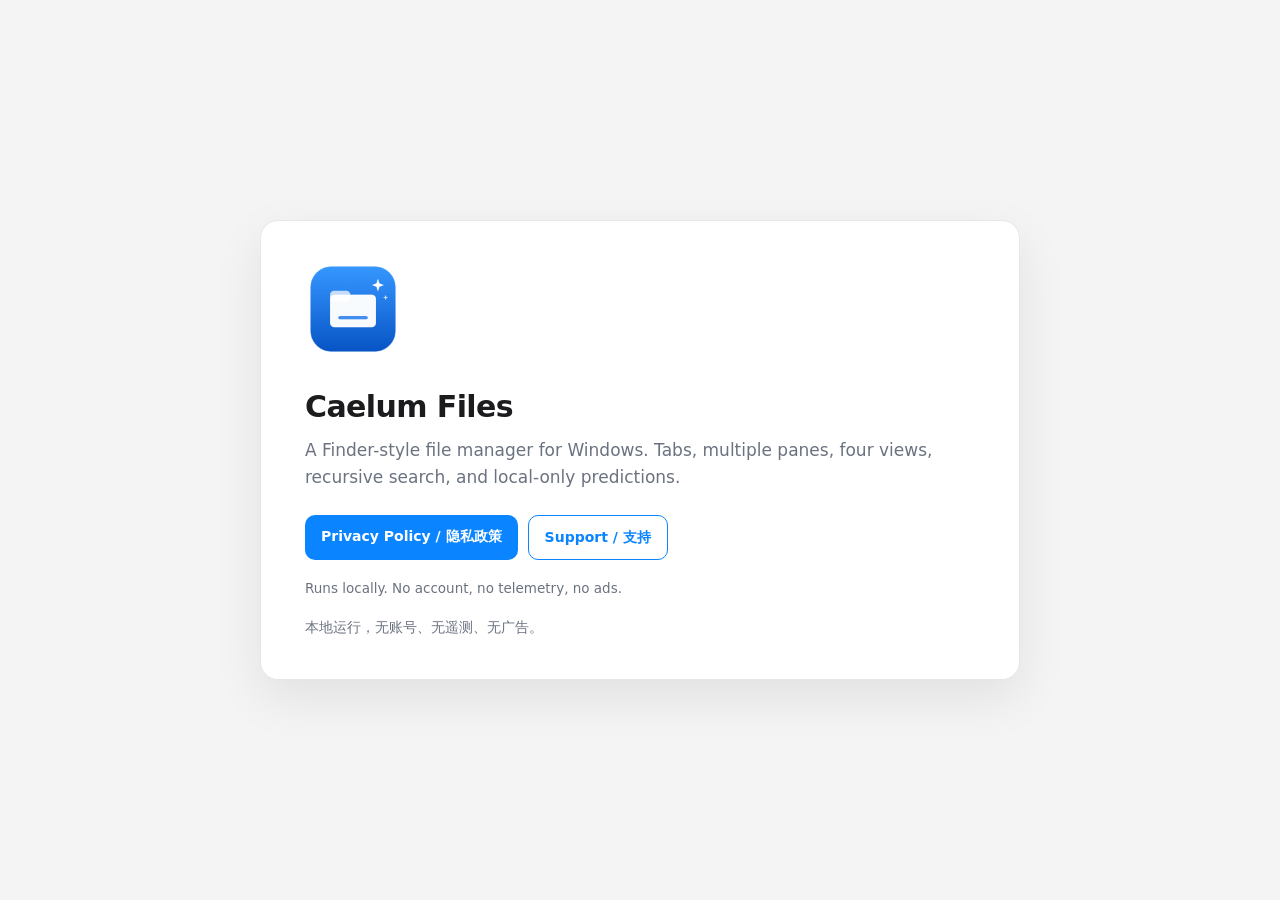
==== index.html @ 5aeb9200 "Add files via upload" ====
<!doctype html>
<html lang="en">
<head>
  <meta charset="utf-8" />
  <meta name="viewport" content="width=device-width, initial-scale=1" />
  <title>Caelum Files</title>
  <link rel="icon" href="icon-300.png" />
  <link rel="stylesheet" href="styles.css" />
</head>
<body>
  <main class="card">
    <img class="icon" src="icon-300.png" alt="Caelum Files" width="96" height="96" />
    <h1>Caelum Files</h1>
    <p class="lede">A Finder-style file manager for Windows. Tabs, multiple panes, four views, recursive search, and local-only predictions.</p>
    <nav>
      <a class="button" href="privacy.html">Privacy Policy / 隐私政策</a>
      <a class="button secondary" href="support.html">Support / 支持</a>
    </nav>
    <p class="note">Runs locally. No account, no telemetry, no ads.</p>
    <p class="note">本地运行，无账号、无遥测、无广告。</p>
  </main>
</body>
</html>
---- styles.css ----
:root {
  color-scheme: light dark;
  --bg: #f4f4f5;
  --card: #ffffff;
  --text: #1c1c1e;
  --muted: #6b7280;
  --accent: #0a84ff;
  --border: #e5e7eb;
}

@media (prefers-color-scheme: dark) {
  :root {
    --bg: #111214;
    --card: #1c1d20;
    --text: #f2f2f7;
    --muted: #9ca3af;
    --border: #2c2f33;
  }
}

* { box-sizing: border-box; }

body {
  margin: 0;
  min-height: 100vh;
  display: flex;
  align-items: center;
  justify-content: center;
  padding: 32px 20px;
  background: var(--bg);
  color: var(--text);
  font: 16px/1.6 "Inter", system-ui, -apple-system, "Segoe UI", sans-serif;
}

.card {
  width: min(760px, 100%);
  background: var(--card);
  border: 1px solid var(--border);
  border-radius: 18px;
  padding: 40px 44px;
  box-shadow: 0 18px 50px rgba(0, 0, 0, 0.08);
}

.icon { border-radius: 20px; }

h1 { margin: 18px 0 6px; font-size: 30px; letter-spacing: -0.02em; }
h2 { margin: 30px 0 10px; font-size: 18px; }
.lede { margin: 0 0 24px; color: var(--muted); font-size: 17px; }
.note { margin: 18px 0 0; color: var(--muted); font-size: 13.5px; }

nav { display: flex; flex-wrap: wrap; gap: 10px; margin: 24px 0 8px; }

.button {
  display: inline-block;
  padding: 10px 16px;
  border-radius: 10px;
  background: var(--accent);
  color: #fff;
  text-decoration: none;
  font-weight: 600;
  font-size: 14px;
}
.button.secondary {
  background: transparent;
  color: var(--accent);
  border: 1px solid var(--accent);
}

ul { padding-left: 22px; }
li { margin: 6px 0; }
a { color: var(--accent); }
hr { border: 0; border-top: 1px solid var(--border); margin: 28px 0; }

@media (max-width: 560px) {
  .card { padding: 26px 22px; }
  h1 { font-size: 25px; }
}
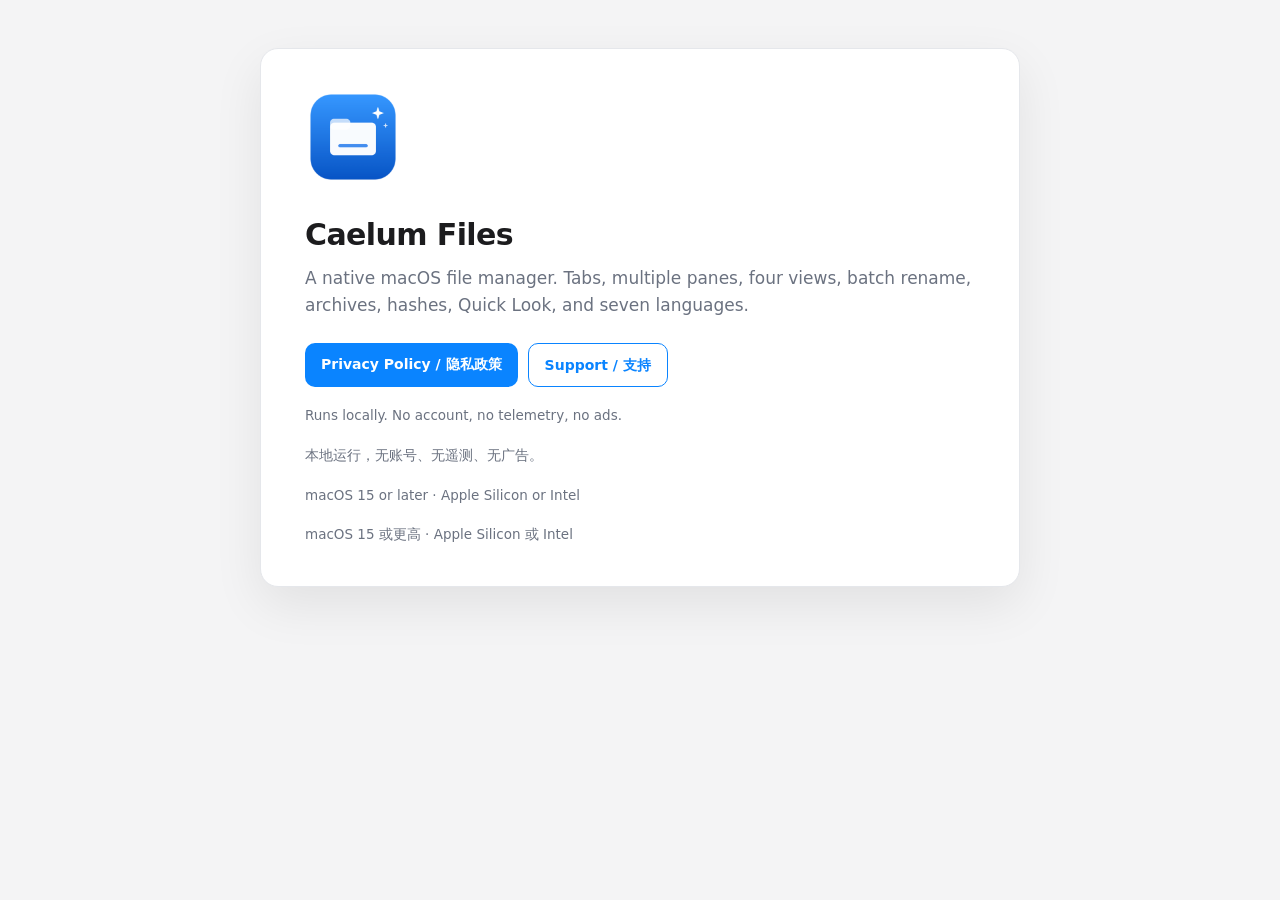
==== commit ead8427c: "Add files via upload" ====
--- a/index.html
+++ b/index.html
@@ -11,13 +11,15 @@
   <main class="card">
     <img class="icon" src="icon-300.png" alt="Caelum Files" width="96" height="96" />
     <h1>Caelum Files</h1>
-    <p class="lede">A Finder-style file manager for Windows. Tabs, multiple panes, four views, recursive search, and local-only predictions.</p>
+    <p class="lede">A native macOS file manager. Tabs, multiple panes, four views, batch rename, archives, hashes, Quick Look, and seven languages.</p>
     <nav>
       <a class="button" href="privacy.html">Privacy Policy / 隐私政策</a>
       <a class="button secondary" href="support.html">Support / 支持</a>
     </nav>
     <p class="note">Runs locally. No account, no telemetry, no ads.</p>
     <p class="note">本地运行，无账号、无遥测、无广告。</p>
+    <p class="note">macOS 15 or later · Apple Silicon or Intel</p>
+    <p class="note">macOS 15 或更高 · Apple Silicon 或 Intel</p>
   </main>
 </body>
 </html>
--- a/styles.css
+++ b/styles.css
@@ -23,10 +23,7 @@
 body {
   margin: 0;
   min-height: 100vh;
-  display: flex;
-  align-items: center;
-  justify-content: center;
-  padding: 32px 20px;
+  padding: 48px 20px;
   background: var(--bg);
   color: var(--text);
   font: 16px/1.6 "Inter", system-ui, -apple-system, "Segoe UI", sans-serif;
@@ -34,6 +31,7 @@
 
 .card {
   width: min(760px, 100%);
+  margin: 0 auto;
   background: var(--card);
   border: 1px solid var(--border);
   border-radius: 18px;
